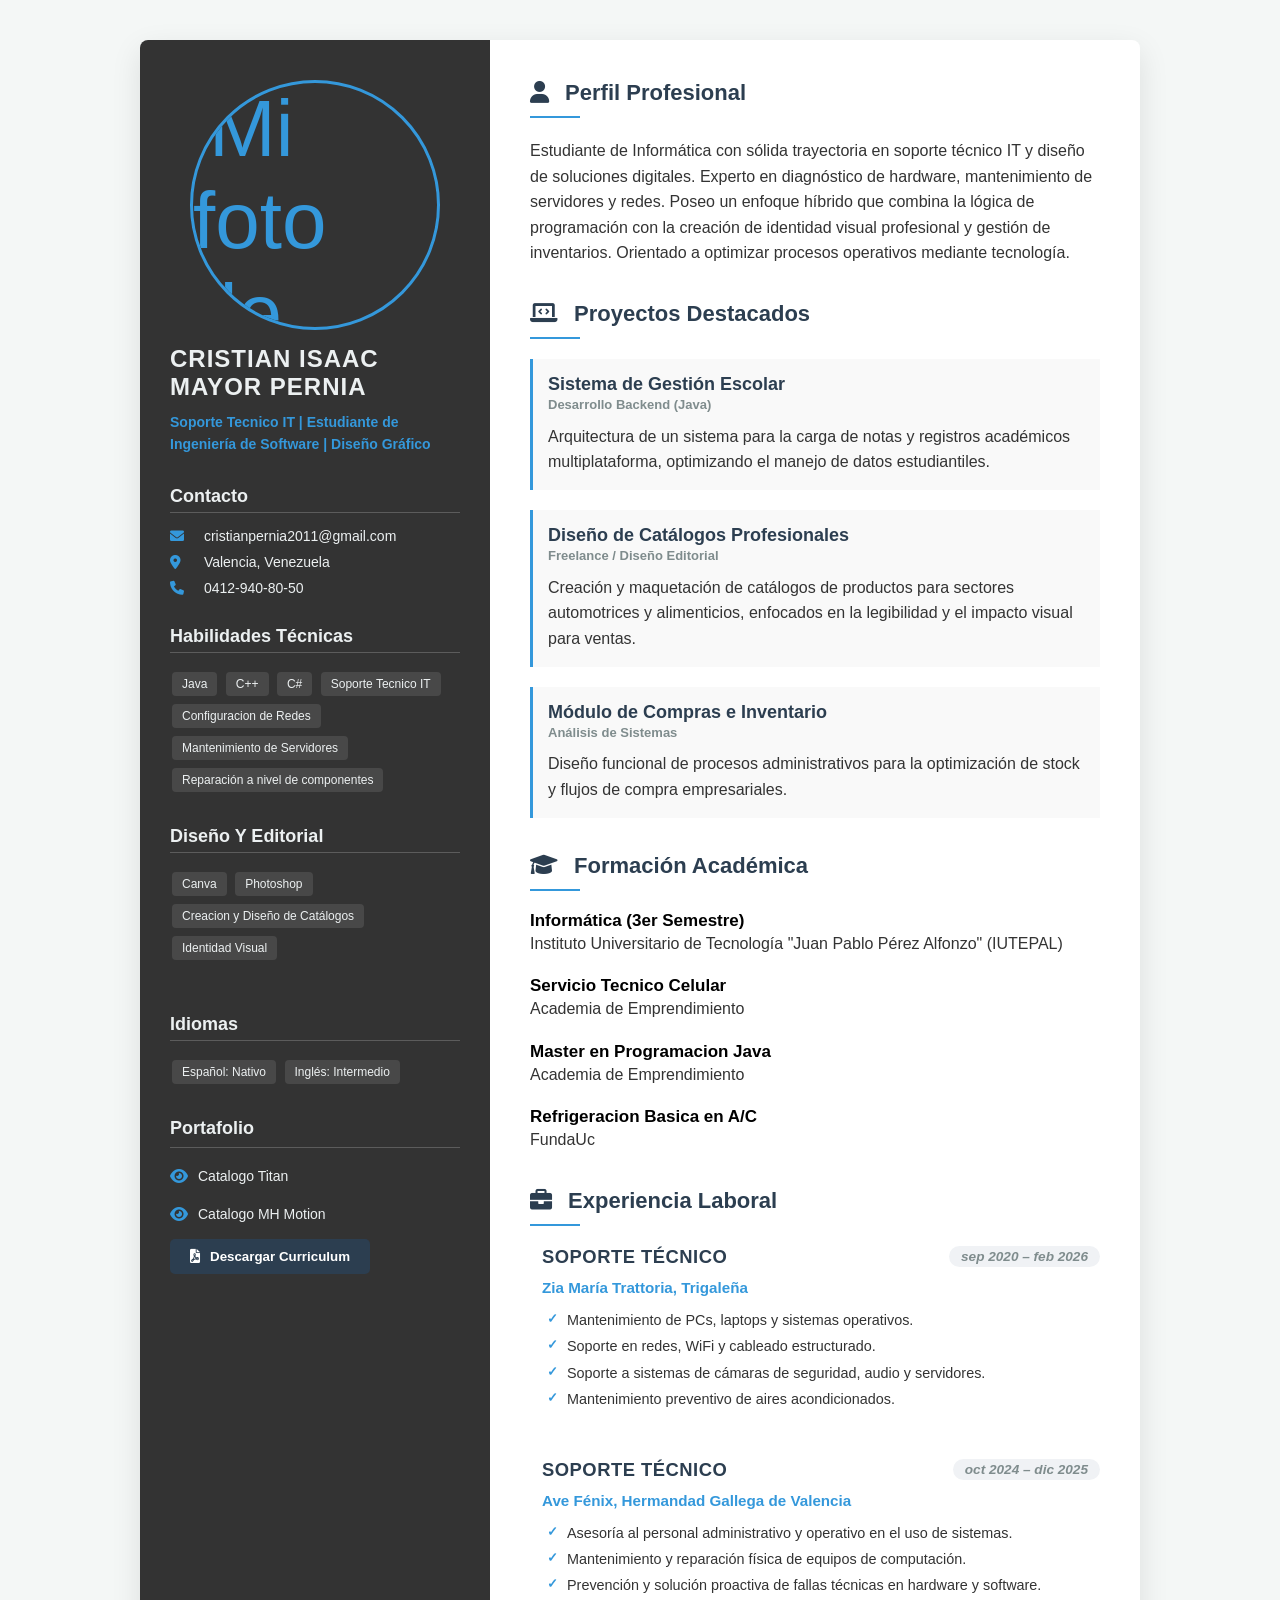
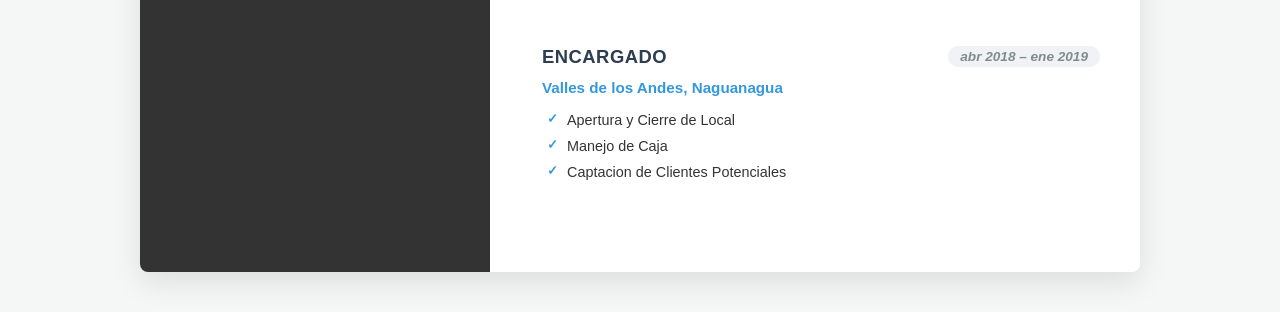
==== index.html @ a545a5d9 "Add files via upload" ====
<!DOCTYPE html>
<html lang="es">
<head>
    <meta charset="UTF-8">
    <meta name="viewport" content="width=device-width, initial-scale=1.0">
    <title>Curriculum Cristian Mayor</title>
    <link rel="stylesheet" href="style.css">
    <link rel="stylesheet" href="https://cdnjs.cloudflare.com/ajax/libs/font-awesome/6.0.0/css/all.min.css">
    <link rel="icon" type="image/png" href="favicon-32x32.png">
</head>
<body>
    <div class="container">
        <aside class="sidebar">
            <div class="profile-section">
                <div class="avatar">
                    <i class="fas fa-user-code"></i>
                <img src="yop.jpeg" alt="Mi foto de perfil" >
                </div>
                <h1> Cristian Isaac Mayor Pernia </h1>
                <p class="subtitle">Soporte Tecnico IT | Estudiante de Ingeniería de Software | Diseño Gráfico </p>
            </div>

            <div class="contact-info">
                <h3>Contacto</h3>
                <ul>
                   <li><i class="fas fa-envelope"></i> <a href="mailto:cristianpernia2011@gmail.com">cristianpernia2011@gmail.com</a></li>
                    <li><i class="fas fa-location-dot"></i> Valencia, Venezuela</li>
                    <li><i class="fas fa-phone"></i> <a href="https://wa.me/584129408050">0412-940-80-50</a></li>
                </ul>
            </div>

            <div class="skills">
                <h3>Habilidades Técnicas</h3>
                <div class="skill-tag">Java</div>
                <div class="skill-tag">C++</div>
                <div class="skill-tag">C#</div>
                <div class="skill-tag">Soporte Tecnico IT</div>
                <div class="skill-tag">Configuracion de Redes</div>
                <div class="skill-tag">Mantenimiento de Servidores</div>
                <div class="skill-tag">Reparación a nivel de componentes</div>

                
                <h3>Diseño y Editorial</h3>
                <div class="skill-tag">Canva</div>
                <div class="skill-tag">Photoshop</div>
                <div class="skill-tag">Creacion y Diseño de Catálogos</div>
                <div class="skill-tag">Identidad Visual</div>
            </div>

            <div class="languages">
                <h3>Idiomas</h3>
                 <div class="skill-tag">Español: Nativo</div>
                 <div class="skill-tag">Inglés: Intermedio</div>
            </div>

            <div class="sidebar-section">
                 <h3>Portafolio</h3>
                 <a href="Formato Catalogo Para Tienda Titan PDF.pdf" target="_blank" class="btn-portfolio-sidebar">
                  <i class="fas fa-eye"></i> Catalogo Titan
                </a>
    
                 <a href="Catalogo Repuestos (Mh Motion).pdf" target="_blank" class="btn-portfolio-sidebar">
                  <i class="fas fa-eye"></i> Catalogo MH Motion
                 </a>
            </div>

            <div class="print-container">
    <button onclick="window.print()" class="btn-print">
        <i class="fas fa-file-pdf"></i> Descargar Curriculum
    </button>

</div>
        </aside>

        <main class="main-content">
            <section class="about">
                <h2><i class="fas fa-user"></i> Perfil Profesional</h2>
                <hr>
                <p>Estudiante de Informática con sólida trayectoria en soporte técnico IT y diseño de soluciones digitales. Experto en diagnóstico de hardware, mantenimiento de servidores y redes. Poseo un enfoque híbrido que combina la lógica de programación con la creación de identidad visual profesional y gestión de inventarios. Orientado a optimizar procesos operativos mediante tecnología.</p>
            </section>

            <section class="projects">
                <h2><i class="fas fa-laptop-code"></i> Proyectos Destacados</h2>
                <hr>
                
                <div class="project-card">
                    <h3>Sistema de Gestión Escolar</h3>
                    <p class="project-date">Desarrollo Backend (Java)</p>
                    <p>Arquitectura de un sistema para la carga de notas y registros académicos multiplataforma, optimizando el manejo de datos estudiantiles.</p>
                </div>

                <div class="project-card">
                    <h3>Diseño de Catálogos Profesionales</h3>
                    <p class="project-date">Freelance / Diseño Editorial</p>
                    <p>Creación y maquetación de catálogos de productos para sectores automotrices y alimenticios, enfocados en la legibilidad y el impacto visual para ventas.</p>
                </div>

                <div class="project-card">
                    <h3>Módulo de Compras e Inventario</h3>
                    <p class="project-date">Análisis de Sistemas</p>
                    <p>Diseño funcional de procesos administrativos para la optimización de stock y flujos de compra empresariales.</p>
                </div>
            </section>

            <section class="education">
                <h2><i class="fas fa-graduation-cap"></i> Formación Académica</h2>
                <hr>
                <div class="edu-item">
                    <h3>Informática (3er Semestre)</h3>
                    <p>Instituto Universitario de Tecnología "Juan Pablo Pérez Alfonzo" (IUTEPAL)</p>
                    
                    <h3>Servicio Tecnico Celular</h3>
                    <p>Academia de Emprendimiento</p>
                    
                    <h3>Master en Programacion Java</h3>
                    <p>Academia de Emprendimiento</p>
                   
                    <h3>Refrigeracion Basica en A/C</h3>
                    <p>FundaUc</p>
                </div>
            </section>

            <section class="experience">
    <h2><i class="fas fa-briefcase"></i> Experiencia Laboral</h2>
    <hr>

    <div class="exp-item">
        <div class="exp-header">
            <h3>Soporte Técnico</h3>
            <span class="exp-date">sep 2020 – feb 2026</span>
        </div>
        <p class="company">Zia María Trattoria, Trigaleña</p>
        <ul class="exp-details">
            <li>Mantenimiento de PCs, laptops y sistemas operativos.</li>
            <li>Soporte en redes, WiFi y cableado estructurado.</li>
            <li>Soporte a sistemas de cámaras de seguridad, audio y servidores.</li>
            <li>Mantenimiento preventivo de aires acondicionados.</li>
        </ul>
    </div>

    <div class="exp-item">
        <div class="exp-header">
            <h3>Soporte Técnico</h3>
            <span class="exp-date">oct 2024 – dic 2025</span>
        </div>
        <p class="company">Ave Fénix, Hermandad Gallega de Valencia</p>
        <ul class="exp-details">
            <li>Asesoría al personal administrativo y operativo en el uso de sistemas.</li>
            <li>Mantenimiento y reparación física de equipos de computación.</li>
            <li>Prevención y solución proactiva de fallas técnicas en hardware y software.</li>
        </ul>
    </div>

    <div class="exp-item">
        <div class="exp-header">
            <h3>Encargado</h3>
            <span class="exp-date">abr 2018 – ene 2019</span>
        </div>
        <p class="company">Valles de los Andes, Naguanagua </p>
        <ul class="exp-details">
            <li>Apertura y Cierre de Local</li>
            <li>Manejo de Caja</li>
            <li>Captacion de Clientes Potenciales</li>
        </ul>
    </div>
</section>

        </main>
    </div>
</body>
</html>
---- style.css ----
:root {
    --primary-color: #2c3e50;
    --accent-color: #3498db;
    --text-dark: #333;
    --text-light: #ecf0f1;
    --bg-gray: #f4f7f6;
}

* {
    margin: 0;
    padding: 0;
    box-sizing: border-box;
    font-family: 'Segoe UI', Tahoma, Geneva, Verdana, sans-serif;
}

.btn-print {
    background-color: #2c3e50; 
    color: white;
    padding: 10px 20px;
    border: none;
    border-radius: 5px;
    cursor: pointer;
    font-family: inherit;
    font-weight: bold;
    display: flex;
    align-items: center;
    gap: 10px;
    transition: background 0.3s;
}

.btn-print:hover {
    background-color: #34495e;
}


@media print {
    .print-container, .btn-print {
        display: none !important;
    }
}

body {
    background-color: var(--bg-gray);
    display: flex;
    justify-content: center;
    padding: 40px 20px;
}

.container {
    max-width: 1000px;
    background: white;
    display: flex;
    box-shadow: 0 10px 30px rgba(0,0,0,0.1);
    border-radius: 8px;
    overflow: hidden;
}


.sidebar {
    width: 35%;
    background-color: var(--text-dark);
    color: var(--text-light);
    padding: 40px 30px;
}

.sidebar a {
    color: inherit; 
    text-decoration: none; 
    transition: color 0.3s ease;
}

.sidebar a:hover {
    color: var(--accent-color);
}


.sidebar-section h3, 
.languages h3, 
.skills h3,
.Portafolio h3 {
    margin-top: 30px; 
    border-bottom: 1px solid rgba(255,255,255,0.2); 
    padding-bottom: 8px;
    margin-bottom: 15px;
    font-size: 18px;
    color: var(--text-light);
    text-transform: capitalize;
}


.btn-portfolio-sidebar {
    display: flex;
    align-items: center;
    gap: 10px;
    color: var(--text-light);
    text-decoration: none;
    font-size: 14px;
    margin-bottom: 12px;
    padding: 5px 0;
    transition: color 0.3s ease;
}

.btn-portfolio-sidebar:hover {
    color: var(--accent-color);
}

.btn-portfolio-sidebar i {
    color: var(--accent-color);
    font-size: 16px;
}

.avatar {
    width: 250px; 
    height: 250px;
    margin: 0 auto 15px auto;
    border-radius: 50%;
    overflow: hidden;
    border: 3px solid var(--accent-color);
    display: flex;
    align-items: center;
    justify-content: center;
    font-size: 80px;
    margin-bottom: 15px;
    color: var(--accent-color);
}
.avatar img {
    width: 100%;
    height: 100%;
    object-fit: cover;
    object-position: center;
}

.sidebar h1 {
    font-size: 24px;
    margin-bottom: 10px;
    text-transform: uppercase;
    letter-spacing: 1px;
}

.subtitle {
    font-size: 14px;
    color: var(--accent-color);
    font-weight: bold;
}

.contact-info h3, .skills h3 {
    margin-top: 30px;
    border-bottom: 1px solid rgba(255,255,255,0.2);
    padding-bottom: 5px;
    margin-bottom: 15px;
    font-size: 18px;
}

.contact-info ul {
    list-style: none;
}

.contact-info li {
    margin-bottom: 10px;
    font-size: 14px;
}

.contact-info i {
    margin-right: 10px;
    width: 20px;
    color: var(--accent-color);
}

.languages h3 {
    margin-top: 50px;
    border-bottom: 1px solid rgba(255,255,255,0.2);
    padding-bottom: 5px;
    margin-bottom: 15px;
    font-size: 18px;
    color: var(--text-light);
}

.skill-tag {
    display: inline-block;
    background: rgba(255,255,255,0.1);
    padding: 5px 10px;
    margin: 4px 2px;
    border-radius: 4px;
    font-size: 12px;
    color: var(--text-light);
}

.main-content {
    width: 65%;
    padding: 40px;
}

section {
    margin-bottom: 35px;
}

h2 {
    color: var(--primary-color);
    font-size: 22px;
    margin-bottom: 10px;
}

h2 i {
    margin-right: 10px;
}

hr {
    border: none;
    height: 2px;
    background-color: var(--accent-color);
    width: 50px;
    margin-bottom: 20px;
}

p {
    line-height: 1.6;
    color: var(--text-dark);
}

.project-card {
    margin-bottom: 20px;
    padding: 15px;
    border-left: 3px solid var(--accent-color);
    background: #f9f9f9;
}

.project-card h3 {
    font-size: 18px;
    color: var(--primary-color);
}

.project-date {
    font-size: 13px;
    color: #7f8c8d;
    font-weight: bold;
    margin-bottom: 8px;
}

.edu-item h3 {
    font-size: 17px;
    
}

.edu-item p {
    margin-bottom: 20px;  
}


@media (max-width: 768px) {
    .container {
        flex-direction: column;
    }
    .sidebar, .main-content {
        width: 100%;
    }
}


.exp-item {
    margin-bottom: 50px;
}

.exp-header {
    display: flex;
    justify-content: space-between;
    align-items: center;
}

.exp-header h3 {
    font-size: 1.1rem;
    color: var(--primary-color);
    margin: 0;
}

.exp-date {
    font-size: 0.85rem;
    color: #666;
    font-style: italic;
}

.company {
    color: var(--accent-color);
    font-weight: 600;
    margin: 5px 0;
}

.exp-details {
    list-style-type: none; 
    padding-left: 10px;
}

.exp-details li {
    font-size: 0.95rem;
    margin-bottom: 4px;
    position: relative;
    padding-left: 20px;
}


.exp-details li::before {
    content: "•";
    color: var(--accent-color);
    position: absolute;
    left: 0;
    font-weight: bold;
}

.exp-item {
    margin-bottom: 50px; 
    padding-left: 10px;
    border-left: 2px solid transparent; 
    transition: border-left 0.3s ease;
}


.exp-item:hover {
    border-left: 2px solid var(--accent-color);
}


.exp-header {
    display: flex;
    justify-content: space-between;
    align-items: center;
    flex-wrap: wrap; 
}

.exp-header h3 {
    font-size: 1.15rem;
    color: var(--primary-color);
    font-weight: 700;
    text-transform: uppercase;
    letter-spacing: 0.5px;
    margin: 0;
}

.exp-date {
    font-size: 0.85rem;
    color: #7f8c8d;
    font-weight: 600;
    background: #f0f2f5;
    padding: 3px 12px;
    border-radius: 15px;
}


.company {
    color: var(--accent-color);
    font-weight: 600;
    font-size: 0.95rem;
    margin: 8px 0;
}


.exp-details {
    list-style: none;
    padding-left: 5px;
    margin-top: 10px;
}

.exp-details li {
    font-size: 0.9rem;
    color: var(--text-dark);
    margin-bottom: 6px;
    position: relative;
    padding-left: 20px;
    line-height: 1.4;
}


.exp-details li::before {
    content: "✓"; 
    color: var(--accent-color);
    position: absolute;
    left: 0;
    font-weight: bold;
    font-size: 0.8rem;
}
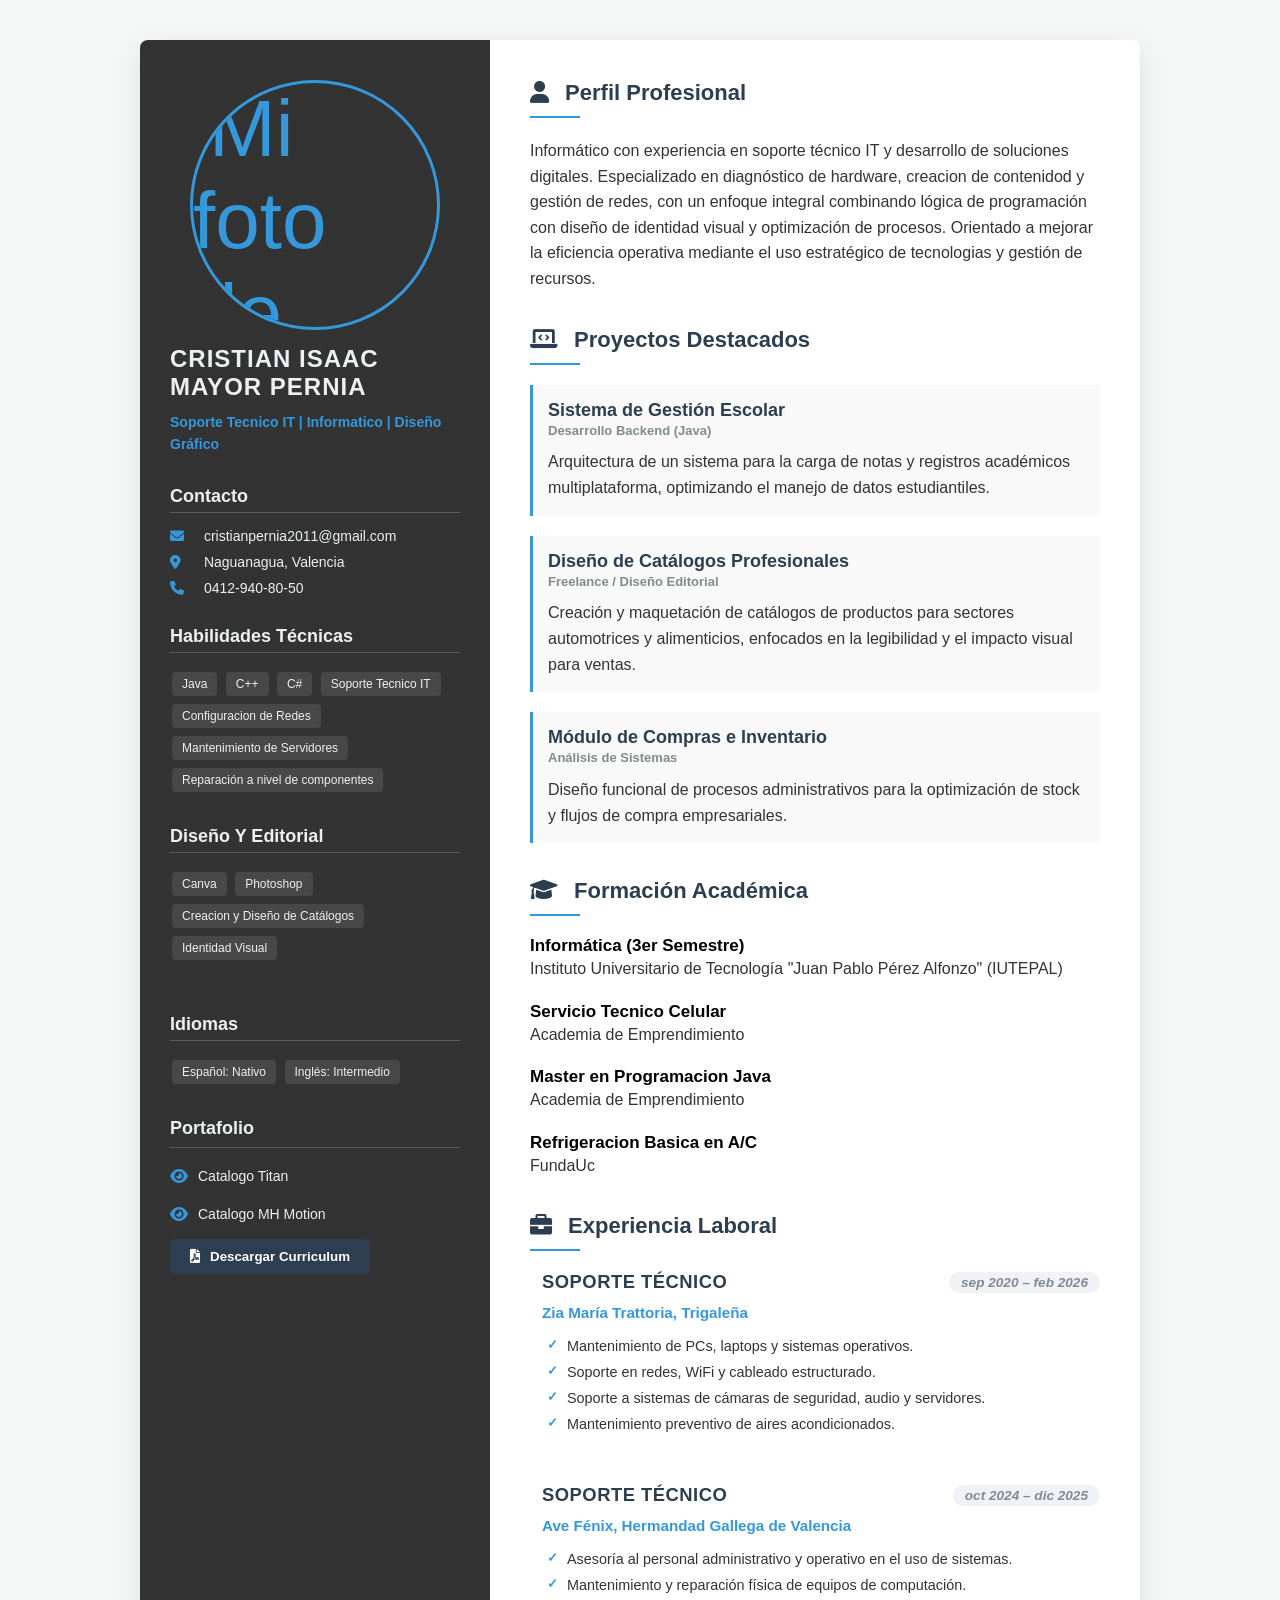
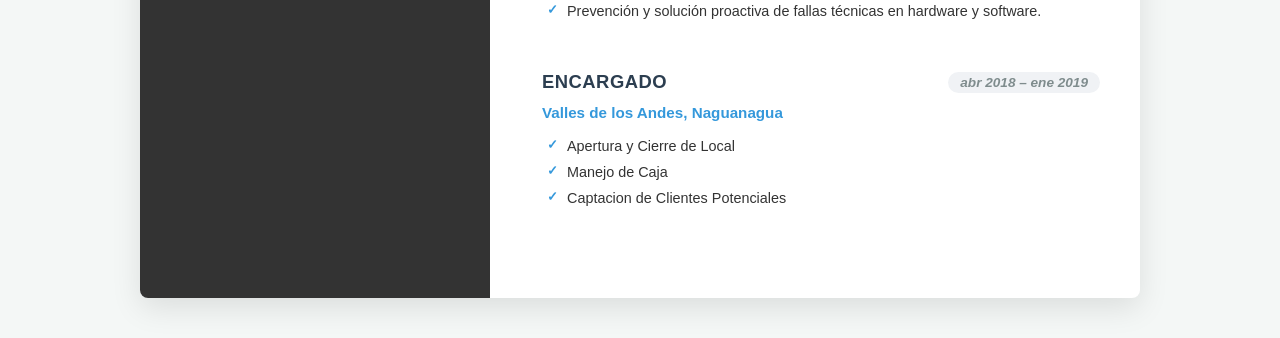
==== commit d2c02105: "Add files via upload" ====
--- a/index.html
+++ b/index.html
@@ -17,14 +17,14 @@
                 <img src="yop.jpeg" alt="Mi foto de perfil" >
                 </div>
                 <h1> Cristian Isaac Mayor Pernia </h1>
-                <p class="subtitle">Soporte Tecnico IT | Estudiante de Ingeniería de Software | Diseño Gráfico </p>
+                <p class="subtitle">Soporte Tecnico IT | Informatico | Diseño Gráfico </p>
             </div>
 
             <div class="contact-info">
                 <h3>Contacto</h3>
                 <ul>
                    <li><i class="fas fa-envelope"></i> <a href="mailto:cristianpernia2011@gmail.com">cristianpernia2011@gmail.com</a></li>
-                    <li><i class="fas fa-location-dot"></i> Valencia, Venezuela</li>
+                    <li><i class="fas fa-location-dot"></i> Naguanagua, Valencia</li>
                     <li><i class="fas fa-phone"></i> <a href="https://wa.me/584129408050">0412-940-80-50</a></li>
                 </ul>
             </div>
@@ -76,7 +76,7 @@
             <section class="about">
                 <h2><i class="fas fa-user"></i> Perfil Profesional</h2>
                 <hr>
-                <p>Estudiante de Informática con sólida trayectoria en soporte técnico IT y diseño de soluciones digitales. Experto en diagnóstico de hardware, mantenimiento de servidores y redes. Poseo un enfoque híbrido que combina la lógica de programación con la creación de identidad visual profesional y gestión de inventarios. Orientado a optimizar procesos operativos mediante tecnología.</p>
+                <p>Informático con experiencia en soporte técnico IT y desarrollo de soluciones digitales. Especializado en diagnóstico de hardware, creacion de contenidod y gestión de redes, con un enfoque integral combinando lógica de programación con diseño de identidad visual y optimización de procesos. Orientado a mejorar la eficiencia operativa mediante el uso estratégico de tecnologias y gestión de recursos.</p>
             </section>
 
             <section class="projects">
